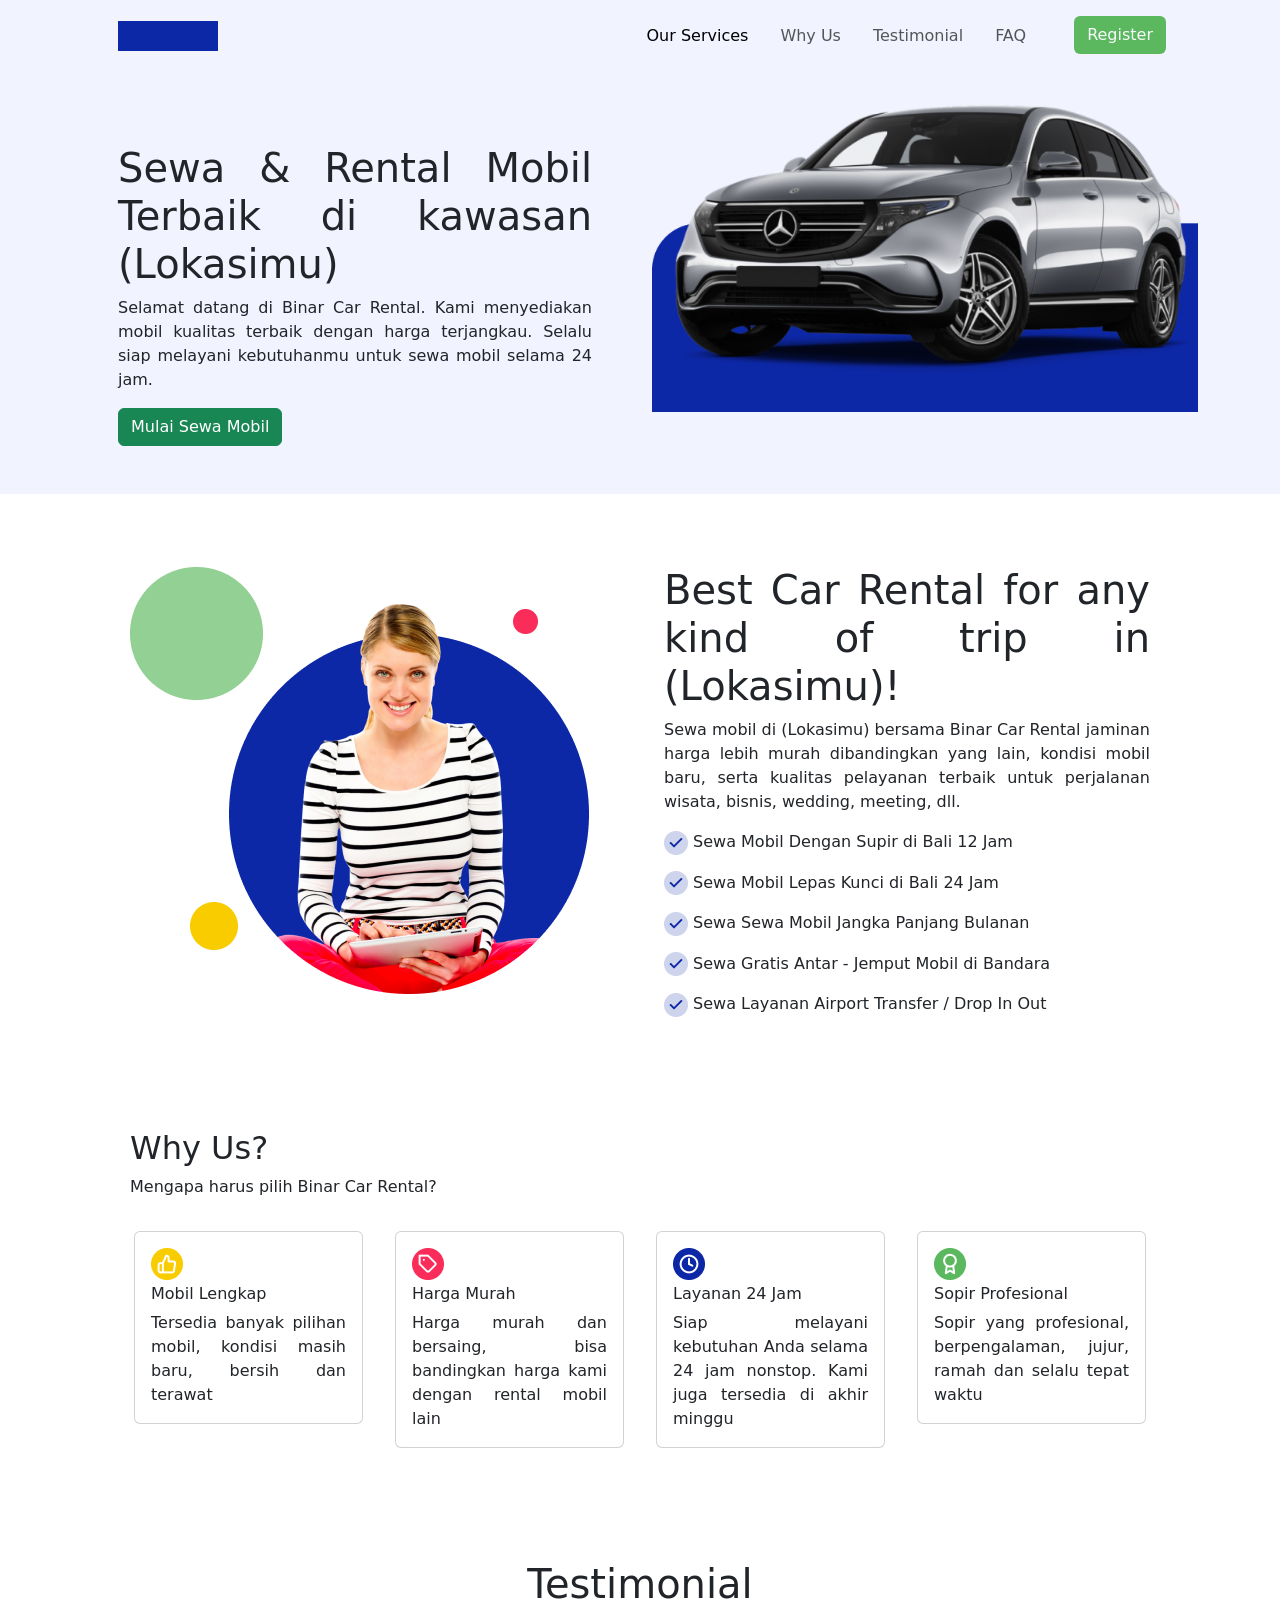
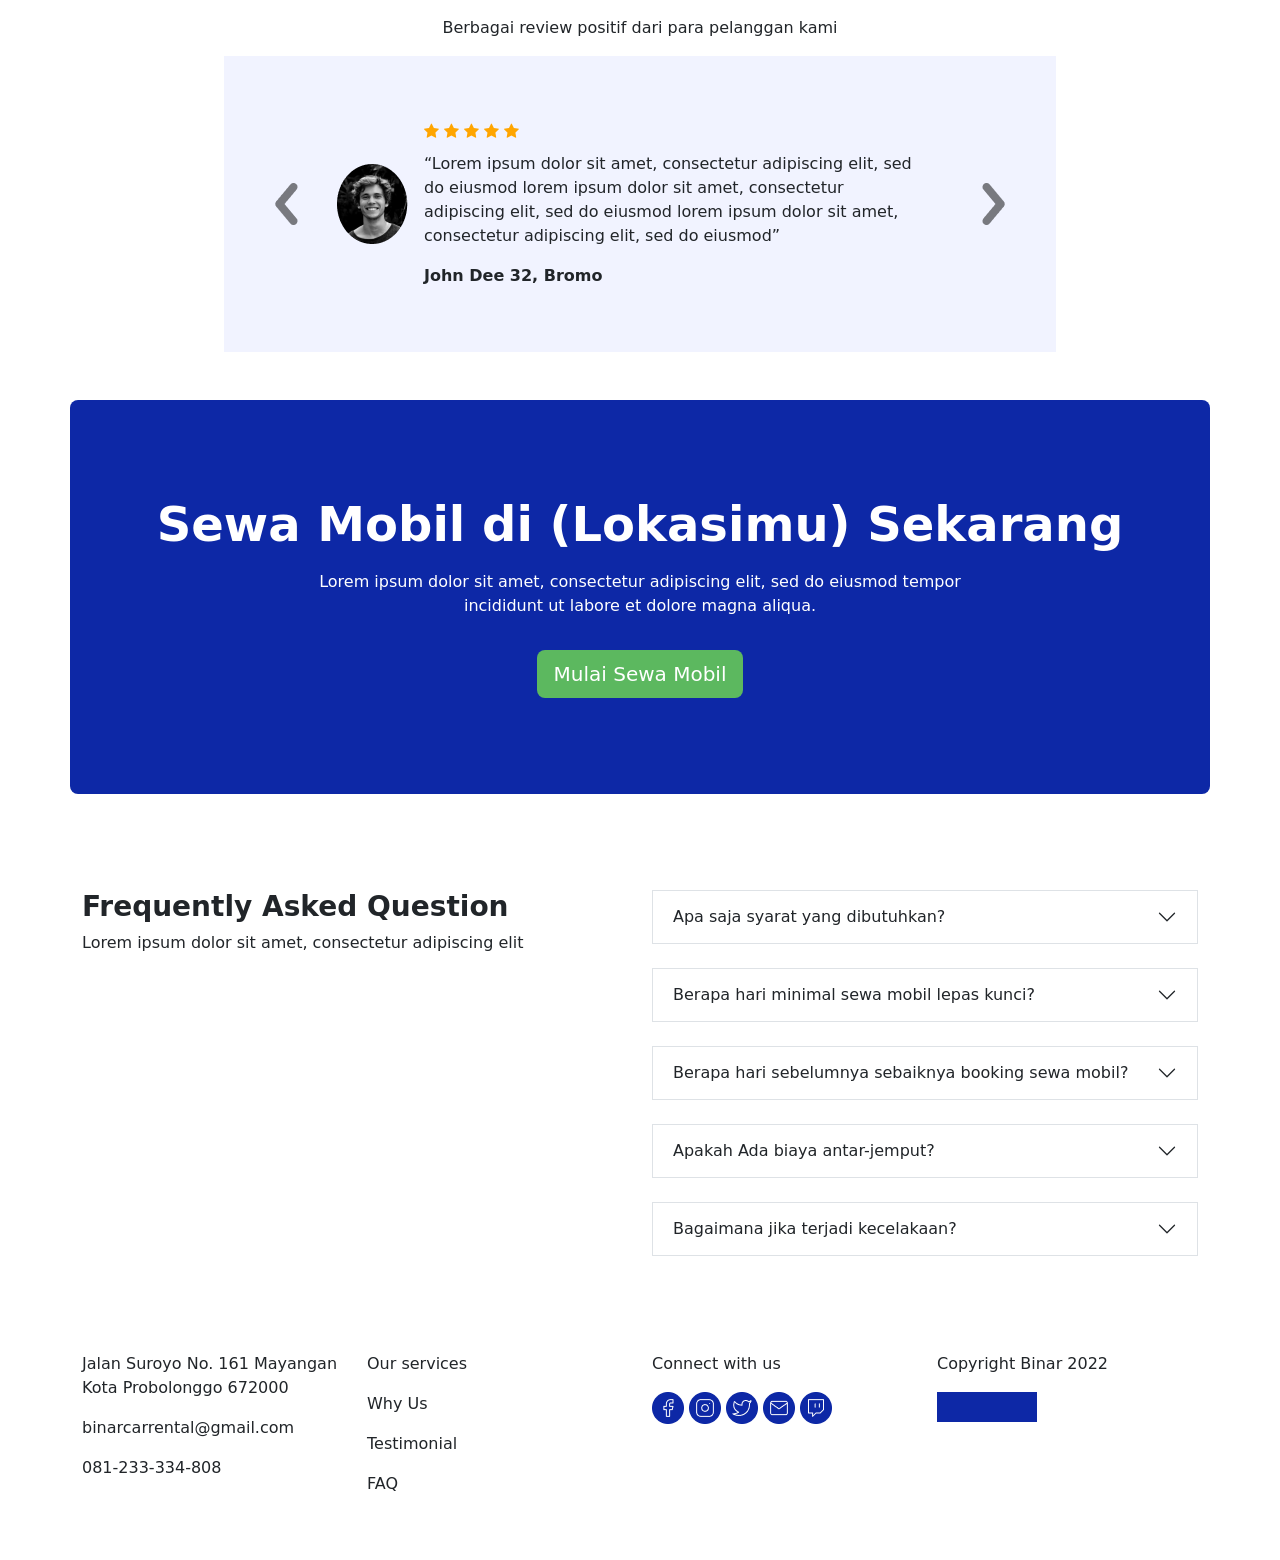
==== public/index.html @ c4059c4e "pembuatan page mencari mobil" ====
<!DOCTYPE html>
<html lang="en">
  <head>
    <meta charset="utf-8" />
    <meta name="viewport" content="width=device-width, initial-scale=1" />
    <title>Binar Car Rental</title>
    <link
      rel="stylesheet"
      href="https://cdnjs.cloudflare.com/ajax/libs/font-awesome/4.7.0/css/font-awesome.min.css"
    />
    <link
      href="https://cdn.jsdelivr.net/npm/bootstrap@5.3.3/dist/css/bootstrap.min.css"
      rel="stylesheet"
      integrity="sha384-QWTKZyjpPEjISv5WaRU9OFeRpok6YctnYmDr5pNlyT2bRjXh0JMhjY6hW+ALEwIH"
      crossorigin="anonymous"
    />
  </head>
  <body>
    <div style="background-color: #f1f3ff">
      <!-- navbar -->
      <nav class="navbar navbar-expand-md">
        <div class="container ps-5">
          <a
            class="navbar-brand"
            href="#"
            style="width: 100px; height: 30px; background-color: #0d28a6"
          ></a>
          <button
            class="navbar-toggler"
            type="button"
            data-bs-toggle="offcanvas"
            data-bs-target="#navbarOffcanvasLg"
            aria-controls="navbarOffcanvasLg"
            aria-label="Toggle navigation"
          >
            <span class="navbar-toggler-icon"></span>
          </button>
          <div
            class="offcanvas offcanvas-end"
            tabindex="-1"
            id="navbarOffcanvasLg"
            aria-labelledby="navbarOffcanvasLgLabel"
          >
            <div class="offcanvas-header px-5">
              <h5 class="offcanvas-title" id="offcanvasNavbarLabel">BCR</h5>
              <button
                type="button"
                class="btn-close"
                data-bs-dismiss="offcanvas"
                aria-label="Close"
              ></button>
            </div>
            <ul class="navbar-nav ms-md-auto p-md-2 px-5 gap-3">
              <li class="nav-item">
                <a class="nav-link active" aria-current="page" href="#"
                  >Our Services</a
                >
              </li>
              <li class="nav-item">
                <a class="nav-link" href="#">Why Us</a>
              </li>
              <li class="nav-item">
                <a class="nav-link" href="#">Testimonial</a>
              </li>
              <li class="nav-item">
                <a class="nav-link" href="#">FAQ</a>
              </li>
              <div>
                <button
                  class="btn text-light mx-md-4"
                  type="submit"
                  style="background-color: #5cb85f"
                >
                  Register
                </button>
              </div>
            </ul>
          </div>
        </div>
      </nav>
      <!-- sewa mobil -->
      <div class="container">
        <div class="row pt-4 mb-4">
          <div class="col-md-6 my-auto p-5" style="text-align: justify">
            <h1>Sewa & Rental Mobil Terbaik di kawasan (Lokasimu)</h1>
            <p>
              Selamat datang di Binar Car Rental. Kami menyediakan mobil
              kualitas terbaik dengan harga terjangkau. Selalu siap melayani
              kebutuhanmu untuk sewa mobil selama 24 jam.
            </p>
            <a href="cars.html">
              <button type="button" class="btn btn-success">
              Mulai Sewa Mobil
            </button>
            </a>
          </div>
          <div class="col-md-6">
            <img
              src="images/img_car.png"
              class="img-fluid"
              alt="Gambar Mobil"
            />
          </div>
        </div>
      </div>
    </div>
    <!-- best car -->
    <div class="container">
      <div class="row p-5 g-5">
        <div class="col-md-6">
          <img
            src="images/img_service.png"
            class="img-fluid"
            alt="gambar servis"
          />
        </div>
        <div class="col-md-6" style="text-align: justify">
          <div class="my-auto">
            <h1>Best Car Rental for any kind of trip in (Lokasimu)!</h1>
            <p>
              Sewa mobil di (Lokasimu) bersama Binar Car Rental jaminan harga
              lebih murah dibandingkan yang lain, kondisi mobil baru, serta
              kualitas pelayanan terbaik untuk perjalanan wisata, bisnis,
              wedding, meeting, dll.
            </p>
            <p>
              <span><img src="images/Group 53.png" alt="icon" /></span>
              Sewa Mobil Dengan Supir di Bali 12 Jam
            </p>
            <p>
              <span><img src="images/Group 53.png" alt="icon" /></span>
              Sewa Mobil Lepas Kunci di Bali 24 Jam
            </p>
            <p>
              <span><img src="images/Group 53.png" alt="icon" /></span>
              Sewa Sewa Mobil Jangka Panjang Bulanan
            </p>
            <p>
              <span><img src="images/Group 53.png" alt="icon" /></span>
              Sewa Gratis Antar - Jemput Mobil di Bandara
            </p>
            <p>
              <span><img src="images/Group 53.png" alt="icon" /></span>
              Sewa Layanan Airport Transfer / Drop In Out
            </p>
          </div>
        </div>
      </div>
    </div>
    <!-- why us -->
    <div class="container">
      <div class="row p-5">
        <h2>Why Us?</h2>
        <p>Mengapa harus pilih Binar Car Rental?</p>
        <div class="col-md-3 p-3">
          <div class="card">
            <div class="card-body">
              <h5 class="card-title">
                <span>
                  <img src="images/icon_complete.png" alt="" />
                </span>
              </h5>
              <h6 class="card-subtitle mb-2">Mobil Lengkap</h6>
              <p class="card-text" style="text-align: justify">
                Tersedia banyak pilihan mobil, kondisi masih baru, bersih dan
                terawat
              </p>
            </div>
          </div>
        </div>
        <div class="col-md-3 p-3">
          <div class="card">
            <div class="card-body">
              <h5 class="card-title">
                <span>
                  <img src="images/icon_price.png" alt="" />
                </span>
              </h5>
              <h6 class="card-subtitle mb-2">Harga Murah</h6>
              <p class="card-text" style="text-align: justify">
                Harga murah dan bersaing, bisa bandingkan harga kami dengan
                rental mobil lain
              </p>
            </div>
          </div>
        </div>
        <div class="col-md-3 p-3">
          <div class="card">
            <div class="card-body">
              <h5 class="card-title">
                <span>
                  <img src="images/icon_24hrs.png" alt="" />
                </span>
              </h5>
              <h6 class="card-subtitle mb-2">Layanan 24 Jam</h6>
              <p class="card-text" style="text-align: justify">
                Siap melayani kebutuhan Anda selama 24 jam nonstop. Kami juga
                tersedia di akhir minggu
              </p>
            </div>
          </div>
        </div>
        <div class="col-md-3 p-3">
          <div class="card">
            <div class="card-body">
              <h5 class="card-title">
                <span>
                  <img src="images/icon_professional.png" alt="" />
                </span>
              </h5>
              <h6 class="card-subtitle mb-2">Sopir Profesional</h6>
              <p class="card-text" style="text-align: justify">
                Sopir yang profesional, berpengalaman, jujur, ramah dan selalu
                tepat waktu
              </p>
            </div>
          </div>
        </div>
      </div>
    </div>
    <!-- Testimonial carousel -->
    <div class="container p-5">
      <div class="row" style="text-align: center">
        <h1>Testimonial</h1>
        <p>Berbagai review positif dari para pelanggan kami</p>
        <div
          id="carouselExample"
          class="carousel carousel-dark slide d-flex align-items-center mx-auto"
          style="background-color: #f1f3ff; width: 65vw"
        >
          <div class="carousel-inner w-75 mx-auto py-5">
            <div class="carousel-item active">
              <div
                class="d-md-inline-flex align-items-center justify-content-center"
              >
                <div class="flex-shrink-0">
                  <img src="images/img_photo.png" alt="..." />
                </div>
                <div class="flex-grow-1 mx-3 my-3" style="text-align: left">
                  <div class="mb-2" style="color: orange">
                    <span class="fa fa-star checked"></span>
                    <span class="fa fa-star checked"></span>
                    <span class="fa fa-star checked"></span>
                    <span class="fa fa-star checked"></span>
                    <span class="fa fa-star checked"></span>
                  </div>
                  <p>
                    “Lorem ipsum dolor sit amet, consectetur adipiscing elit,
                    sed do eiusmod lorem ipsum dolor sit amet, consectetur
                    adipiscing elit, sed do eiusmod lorem ipsum dolor sit amet,
                    consectetur adipiscing elit, sed do eiusmod”
                  </p>
                  <b>John Dee 32, Bromo</b>
                </div>
              </div>
            </div>
            <div class="carousel-item">
              <div
                class="d-md-inline-flex align-items-center justify-content-center"
              >
                <div class="flex-shrink-0">
                  <img src="images/img_photo.png" alt="..." />
                </div>
                <div class="flex-grow-1 mx-3 my-3" style="text-align: left">
                  <div class="mb-2" style="color: orange">
                    <span class="fa fa-star checked"></span>
                    <span class="fa fa-star checked"></span>
                    <span class="fa fa-star checked"></span>
                    <span class="fa fa-star checked"></span>
                    <span class="fa fa-star checked"></span>
                  </div>
                  <p>
                    “Lorem ipsum dolor sit amet, consectetur adipiscing elit,
                    sed do eiusmod lorem ipsum dolor sit amet, consectetur
                    adipiscing elit, sed do eiusmod lorem ipsum dolor sit amet,
                    consectetur adipiscing elit, sed do eiusmod”
                  </p>
                  <b>John Dee 32, Bromo</b>
                </div>
              </div>
            </div>
            <div class="carousel-item">
              <div
                class="d-md-inline-flex align-items-center justify-content-center"
              >
                <div class="flex-shrink-0">
                  <img src="images/img_photo.png" alt="..." />
                </div>
                <div class="flex-grow-1 mx-3 my-3" style="text-align: left">
                  <div class="mb-2" style="color: orange">
                    <span class="fa fa-star checked"></span>
                    <span class="fa fa-star checked"></span>
                    <span class="fa fa-star checked"></span>
                    <span class="fa fa-star checked"></span>
                    <span class="fa fa-star checked"></span>
                  </div>
                  <p>
                    “Lorem ipsum dolor sit amet, consectetur adipiscing elit,
                    sed do eiusmod lorem ipsum dolor sit amet, consectetur
                    adipiscing elit, sed do eiusmod lorem ipsum dolor sit amet,
                    consectetur adipiscing elit, sed do eiusmod”
                  </p>
                  <b>John Dee 32, Bromo</b>
                </div>
              </div>
            </div>
          </div>
          <button
            class="carousel-control-prev"
            type="button"
            data-bs-target="#carouselExample"
            data-bs-slide="prev"
          >
            <img src="images/Left button.png" alt="prev" />
            <span class="visually-hidden">Previous</span>
          </button>
          <button
            class="carousel-control-next"
            type="button"
            data-bs-target="#carouselExample"
            data-bs-slide="next"
          >
            <img src="images/Right button.png" alt="next" />
            <span class="visually-hidden">Next</span>
          </button>
        </div>
      </div>
    </div>
    <!-- jumbotron -->
    <div class="container p-5 mb-4 rounded-3" style="background-color: #0d28a6">
      <div class="container py-5 text-white" style="text-align: center">
        <h1 class="display-5 fw-bold">Sewa Mobil di (Lokasimu) Sekarang</h1>
        <p class="col-md-8 mx-auto my-3">
          Lorem ipsum dolor sit amet, consectetur adipiscing elit, sed do
          eiusmod tempor incididunt ut labore et dolore magna aliqua.
        </p>
        <button
          class="btn btn-lg text-white mt-3"
          style="background-color: #5cb85f"
          type="button"
        >
          Mulai Sewa Mobil
        </button>
      </div>
    </div>
    <!-- accordion -->
    <div class="container py-5 my-5">
      <div class="row">
        <div class="col-md-6">
          <div class="text-center text-md-start">
            <h3><b>Frequently Asked Question</b></h3>
            <p>Lorem ipsum dolor sit amet, consectetur adipiscing elit</p>
          </div>
        </div>
        <div class="col-md-6">
          <div
            class="accordion accordion-flush d-flex flex-column gap-4"
            id="accordionExample"
          >
            <div class="accordion-item border">
              <h2 class="accordion-header">
                <button
                  class="accordion-button collapsed"
                  type="button"
                  data-bs-toggle="collapse"
                  data-bs-target="#collapseOne"
                  aria-expanded="false"
                  aria-controls="collapseOne"
                >
                  Apa saja syarat yang dibutuhkan?
                </button>
              </h2>
              <div
                id="collapseOne"
                class="accordion-collapse collapse"
                data-bs-parent="#accordionExample"
              >
                <div class="accordion-body">
                  Lorem ipsum dolor sit amet consectetur, adipisicing elit.
                  Laudantium et quod quia nemo delectus architecto cumque animi
                  placeat. Dolorem aperiam, aliquam fuga ut dolore laudantium
                  excepturi alias fugiat aspernatur praesentium.
                </div>
              </div>
            </div>
            <div class="accordion-item border">
              <h2 class="accordion-header">
                <button
                  class="accordion-button collapsed"
                  type="button"
                  data-bs-toggle="collapse"
                  data-bs-target="#collapseTwo"
                  aria-expanded="false"
                  aria-controls="collapseTwo"
                >
                  Berapa hari minimal sewa mobil lepas kunci?
                </button>
              </h2>
              <div
                id="collapseTwo"
                class="accordion-collapse collapse"
                data-bs-parent="#accordionExample"
              >
                <div class="accordion-body">
                  Lorem ipsum dolor sit amet consectetur adipisicing elit.
                  Dolores quidem iste voluptatem corporis veniam, eum ad
                  perspiciatis distinctio atque aspernatur illum optio vel non!
                  Distinctio reprehenderit magni iure animi ab.
                </div>
              </div>
            </div>
            <div class="accordion-item border">
              <h2 class="accordion-header">
                <button
                  class="accordion-button collapsed"
                  type="button"
                  data-bs-toggle="collapse"
                  data-bs-target="#collapseThree"
                  aria-expanded="false"
                  aria-controls="collapseThree"
                >
                  Berapa hari sebelumnya sebaiknya booking sewa mobil?
                </button>
              </h2>
              <div
                id="collapseThree"
                class="accordion-collapse collapse"
                data-bs-parent="#accordionExample"
              >
                <div class="accordion-body">
                  Lorem ipsum dolor, sit amet consectetur adipisicing elit.
                  Nulla delectus aut consequuntur officia, reprehenderit nam
                  sunt culpa id aspernatur vero laborum dolorum! Quas soluta
                  nisi maiores inventore maxime optio beatae.
                </div>
              </div>
            </div>
            <div class="accordion-item border">
              <h2 class="accordion-header">
                <button
                  class="accordion-button collapsed"
                  type="button"
                  data-bs-toggle="collapse"
                  data-bs-target="#collapseFour"
                  aria-expanded="false"
                  aria-controls="collapseFour"
                >
                  Apakah Ada biaya antar-jemput?
                </button>
              </h2>
              <div
                id="collapseFour"
                class="accordion-collapse collapse"
                data-bs-parent="#accordionExample"
              >
                <div class="accordion-body">
                  Lorem ipsum dolor, sit amet consectetur adipisicing elit.
                  Nulla delectus aut consequuntur officia, reprehenderit nam
                  sunt culpa id aspernatur vero laborum dolorum! Quas soluta
                  nisi maiores inventore maxime optio beatae.
                </div>
              </div>
            </div>
            <div class="accordion-item border">
              <h2 class="accordion-header">
                <button
                  class="accordion-button collapsed"
                  type="button"
                  data-bs-toggle="collapse"
                  data-bs-target="#collapseFive"
                  aria-expanded="false"
                  aria-controls="collapseFive"
                >
                  Bagaimana jika terjadi kecelakaan?
                </button>
              </h2>
              <div
                id="collapseFive"
                class="accordion-collapse collapse"
                data-bs-parent="#accordionExample"
              >
                <div class="accordion-body">
                  Lorem ipsum dolor, sit amet consectetur adipisicing elit.
                  Nulla delectus aut consequuntur officia, reprehenderit nam
                  sunt culpa id aspernatur vero laborum dolorum! Quas soluta
                  nisi maiores inventore maxime optio beatae.
                </div>
              </div>
            </div>
          </div>
        </div>
      </div>
    </div>
    <!-- company profile -->
    <div class="container my-5">
      <div class="row">
        <div class="col-md-3">
          <p>Jalan Suroyo No. 161 Mayangan Kota Probolonggo 672000</p>
          <p>binarcarrental@gmail.com</p>
          <p>081-233-334-808</p>
        </div>
        <div class="col-md-3">
          <p>Our services</p>
          <p>Why Us</p>
          <p>Testimonial</p>
          <p>FAQ</p>
        </div>
        <div class="col-md-3">
          <p>Connect with us</p>
          <div>
            <img src="images/icon_facebook.png" alt="facebook" />
            <img src="images/icon_instagram.png" alt="instagram" />
            <img src="images/icon_twitter.png" alt="twitter" />
            <img src="images/icon_mail.png" alt="mail" />
            <img src="images/icon_twitch.png" alt="twitch" />
          </div>
        </div>
        <div class="col-md-3">
          <p>Copyright Binar 2022</p>
          <div
            style="width: 100px; height: 30px; background-color: #0d28a6"
          ></div>
        </div>
      </div>
    </div>
    <script
      src="https://cdn.jsdelivr.net/npm/bootstrap@5.3.3/dist/js/bootstrap.bundle.min.js"
      integrity="sha384-YvpcrYf0tY3lHB60NNkmXc5s9fDVZLESaAA55NDzOxhy9GkcIdslK1eN7N6jIeHz"
      crossorigin="anonymous"
    ></script>
  </body>
</html>
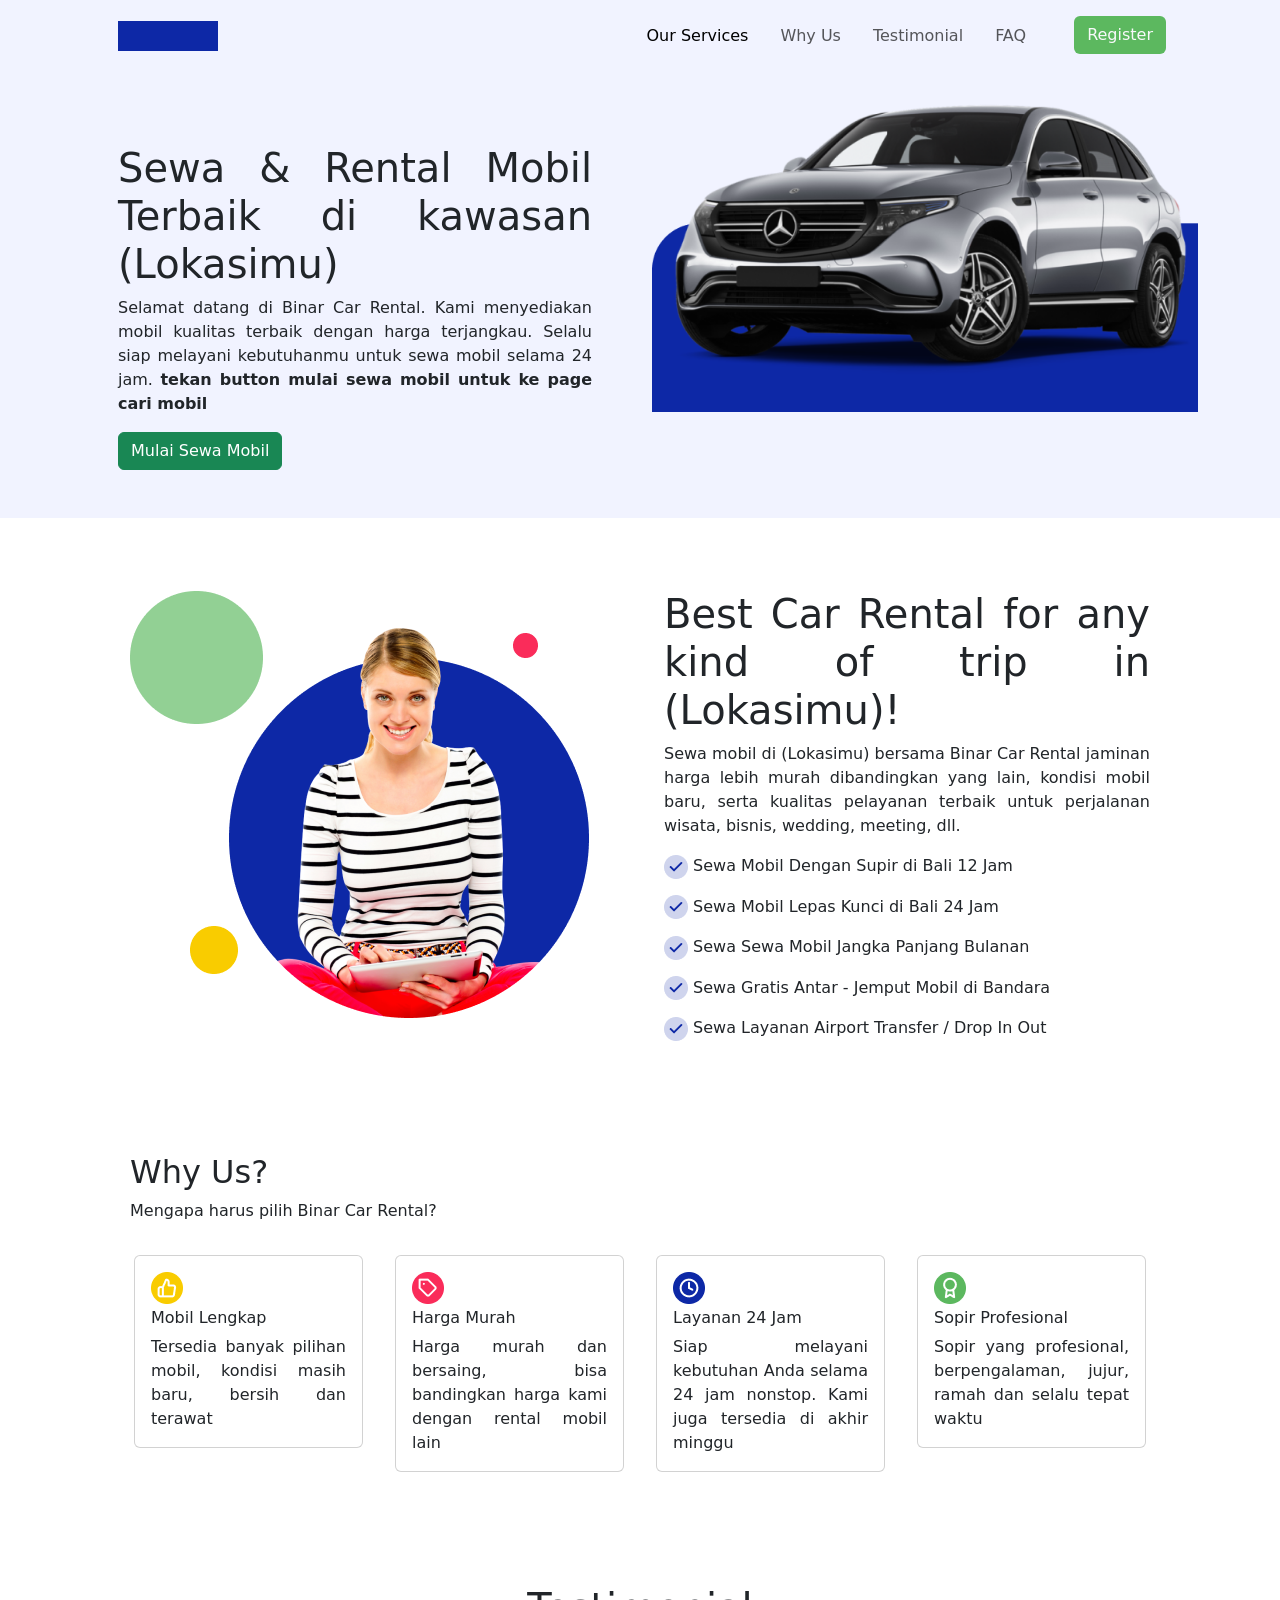
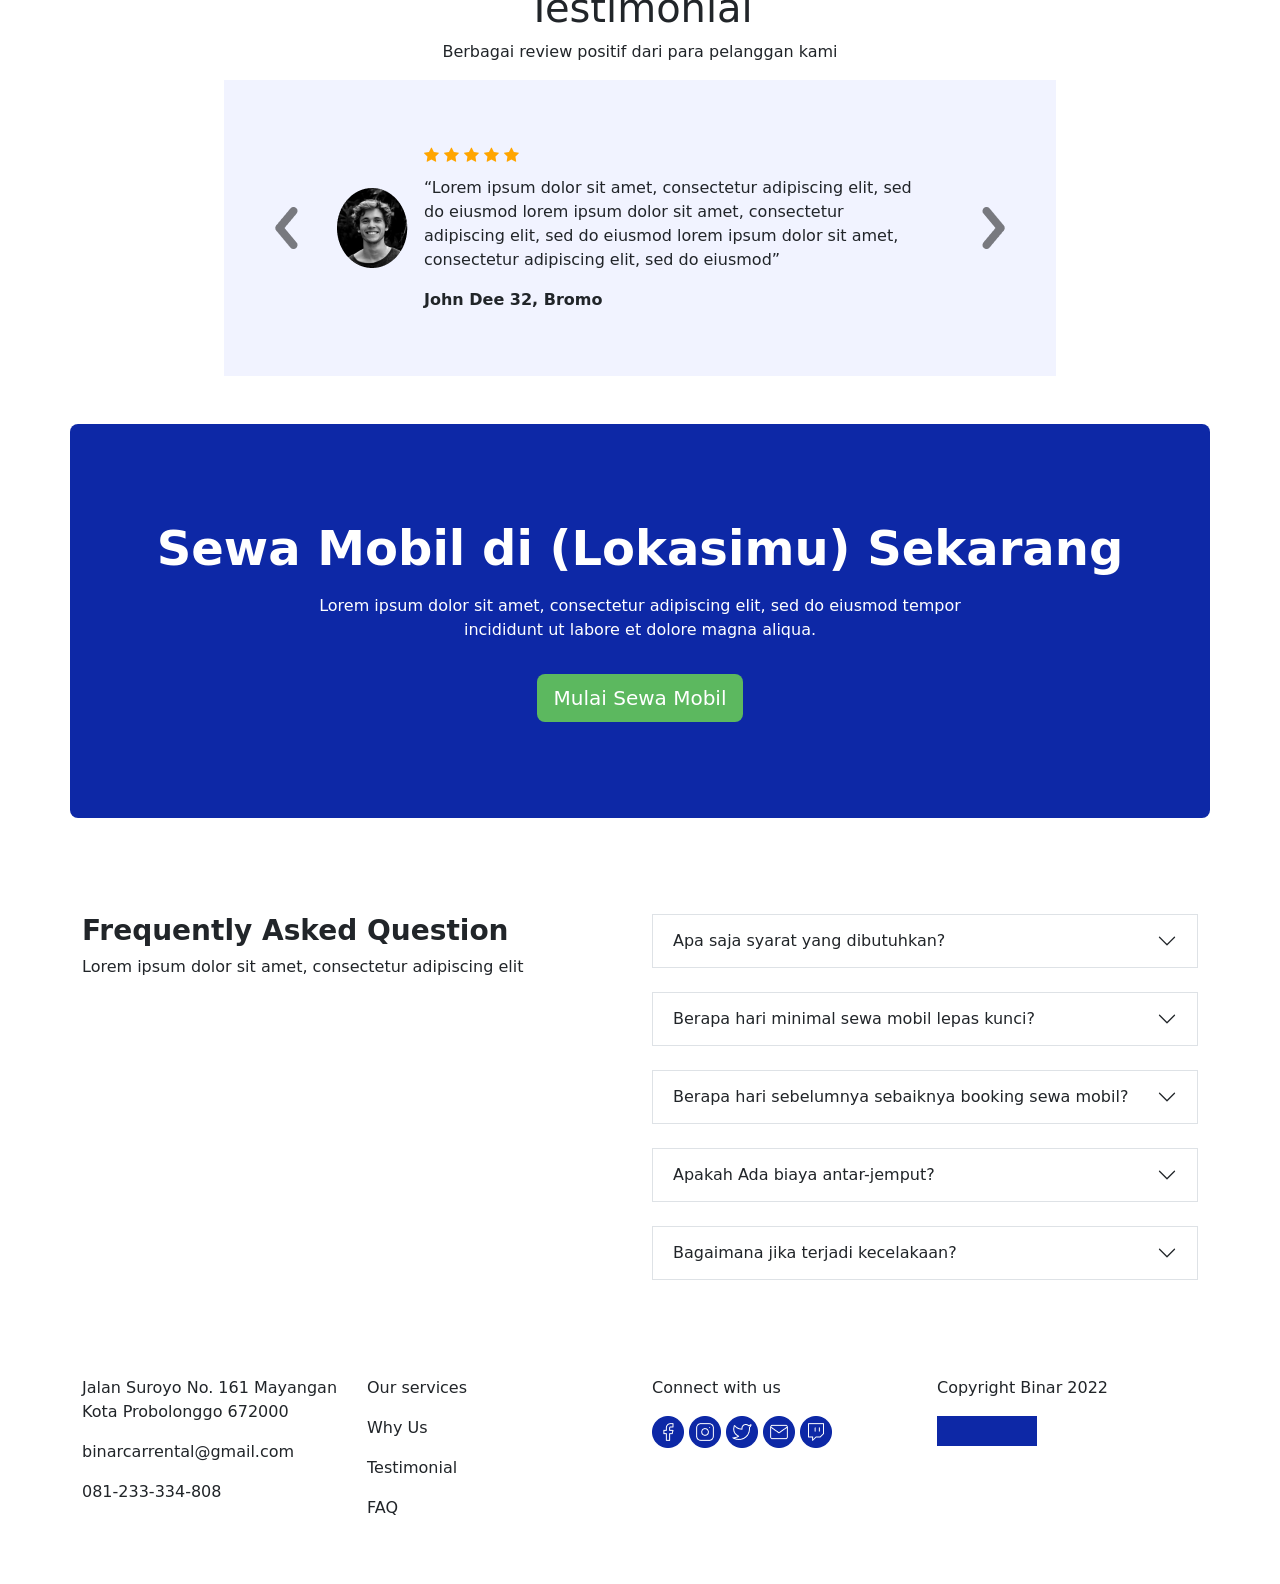
==== commit 5f39fc26: "penambahan tempat klik untuk button" ====
--- a/public/index.html
+++ b/public/index.html
@@ -87,11 +87,12 @@
               Selamat datang di Binar Car Rental. Kami menyediakan mobil
               kualitas terbaik dengan harga terjangkau. Selalu siap melayani
               kebutuhanmu untuk sewa mobil selama 24 jam.
+              <b>tekan button mulai sewa mobil untuk ke page cari mobil</b>
             </p>
             <a href="cars.html">
               <button type="button" class="btn btn-success">
-              Mulai Sewa Mobil
-            </button>
+                Mulai Sewa Mobil
+              </button>
             </a>
           </div>
           <div class="col-md-6">
@@ -334,13 +335,15 @@
           Lorem ipsum dolor sit amet, consectetur adipiscing elit, sed do
           eiusmod tempor incididunt ut labore et dolore magna aliqua.
         </p>
-        <button
-          class="btn btn-lg text-white mt-3"
-          style="background-color: #5cb85f"
-          type="button"
-        >
-          Mulai Sewa Mobil
-        </button>
+        <a href="cars.html">
+          <button
+            class="btn btn-lg text-white mt-3"
+            style="background-color: #5cb85f"
+            type="button"
+          >
+            Mulai Sewa Mobil
+          </button>
+        </a>
       </div>
     </div>
     <!-- accordion -->
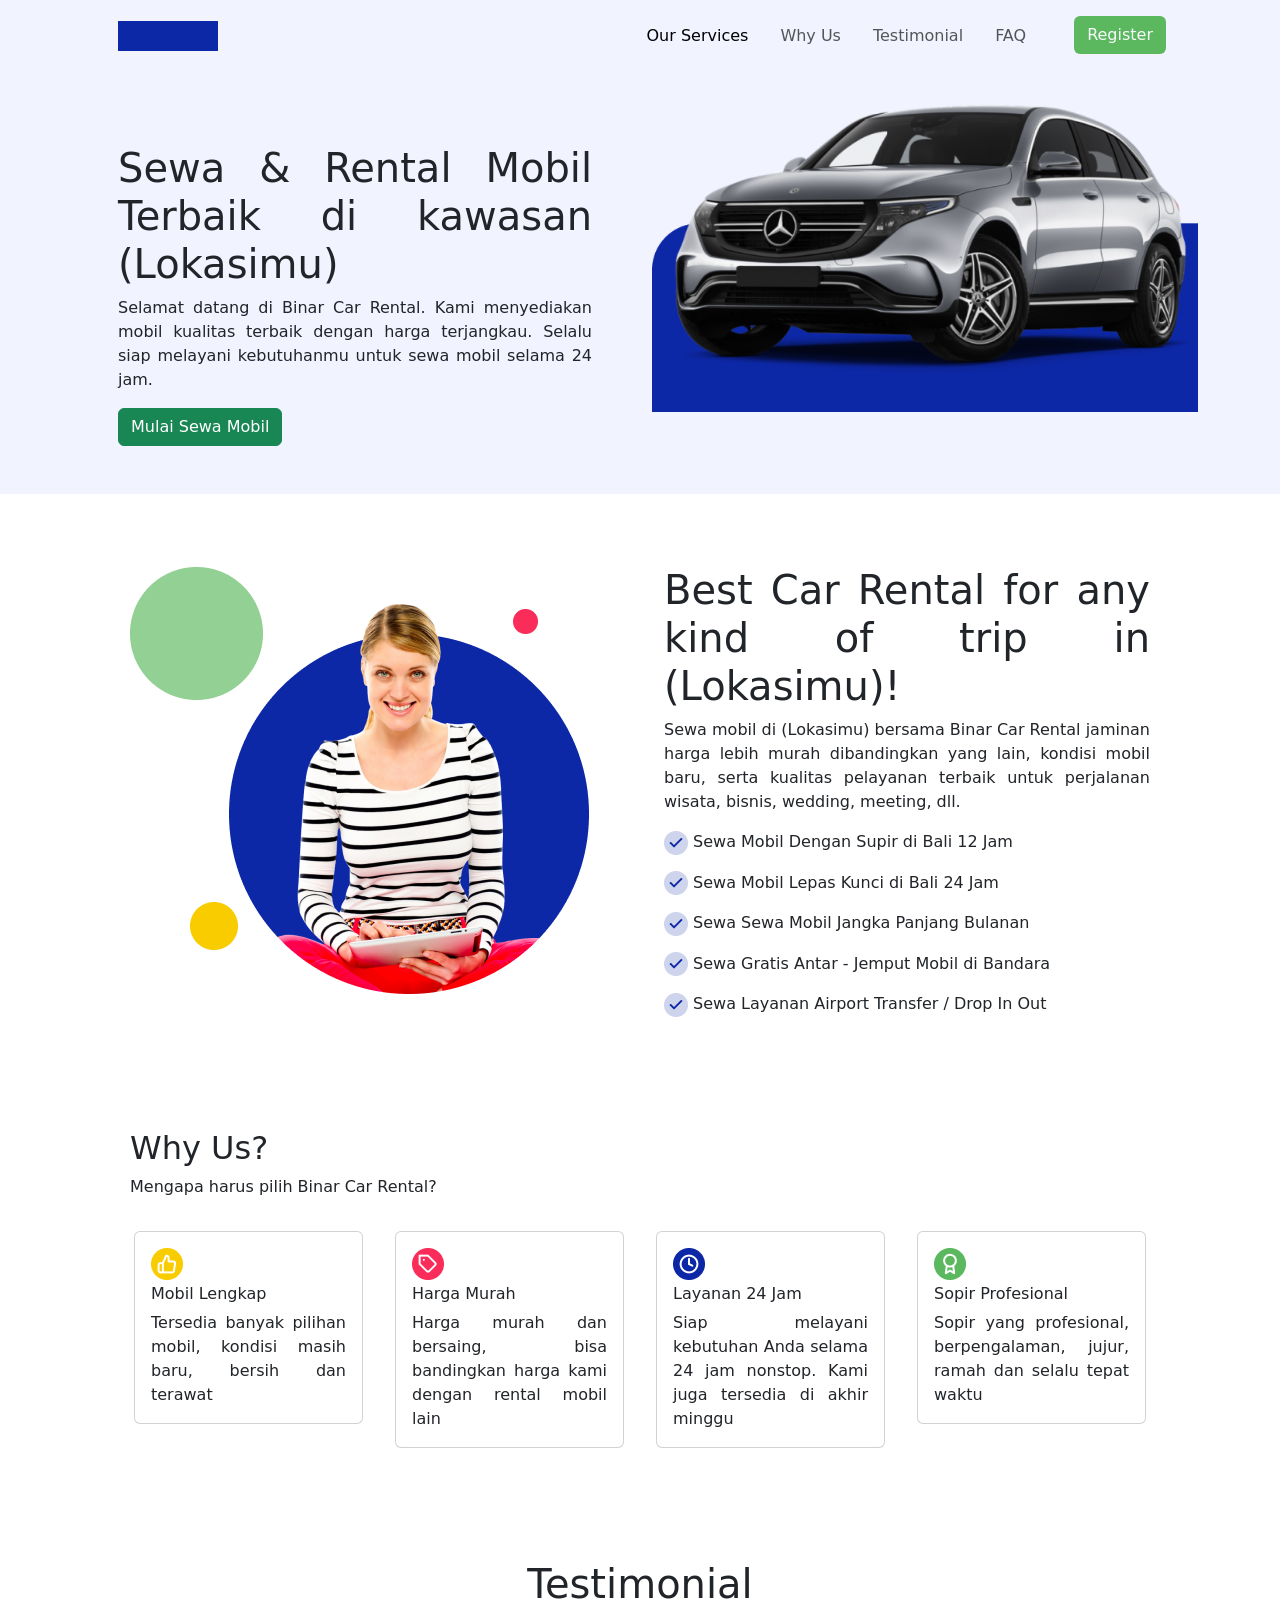
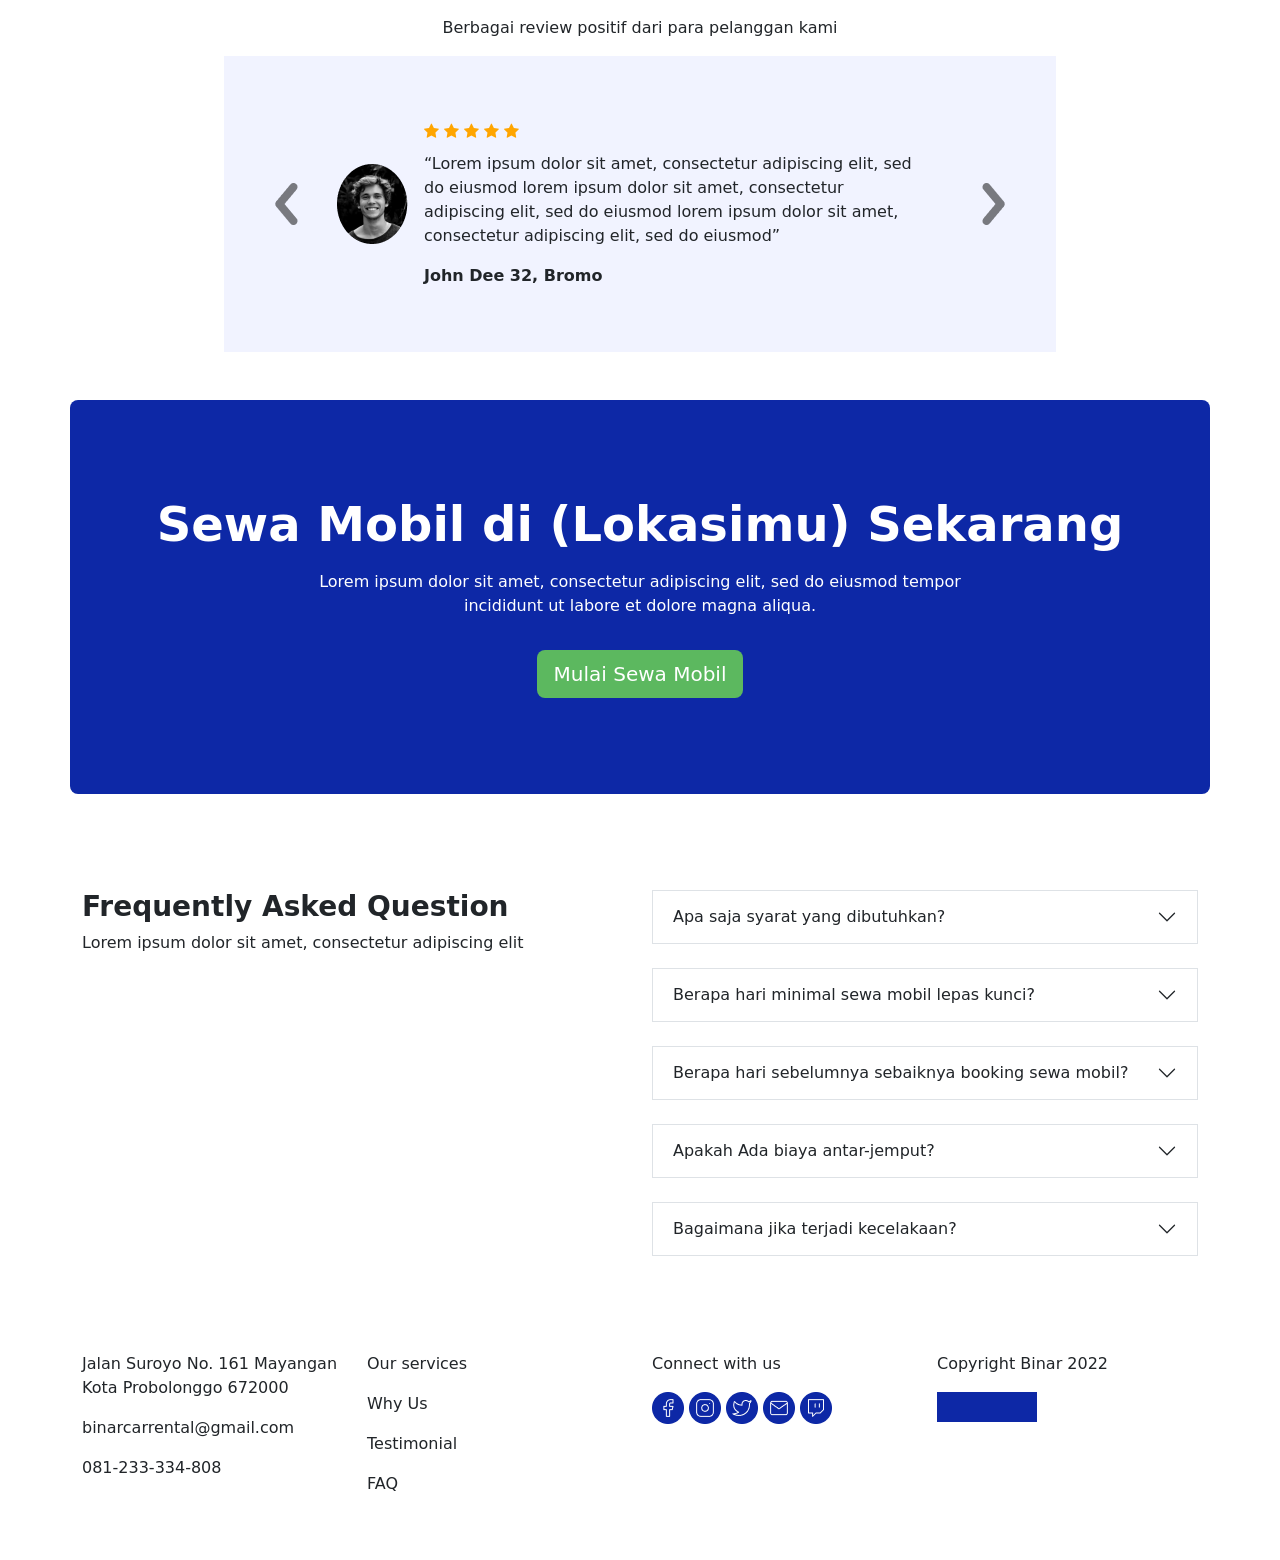
==== commit 74db8a39: "tes kembalikan seperti semula" ====
--- a/public/index.html
+++ b/public/index.html
@@ -87,12 +87,11 @@
               Selamat datang di Binar Car Rental. Kami menyediakan mobil
               kualitas terbaik dengan harga terjangkau. Selalu siap melayani
               kebutuhanmu untuk sewa mobil selama 24 jam.
-              <b>tekan button mulai sewa mobil untuk ke page cari mobil</b>
             </p>
             <a href="cars.html">
               <button type="button" class="btn btn-success">
-                Mulai Sewa Mobil
-              </button>
+              Mulai Sewa Mobil
+            </button>
             </a>
           </div>
           <div class="col-md-6">
@@ -335,15 +334,13 @@
           Lorem ipsum dolor sit amet, consectetur adipiscing elit, sed do
           eiusmod tempor incididunt ut labore et dolore magna aliqua.
         </p>
-        <a href="cars.html">
-          <button
-            class="btn btn-lg text-white mt-3"
-            style="background-color: #5cb85f"
-            type="button"
-          >
-            Mulai Sewa Mobil
-          </button>
-        </a>
+        <button
+          class="btn btn-lg text-white mt-3"
+          style="background-color: #5cb85f"
+          type="button"
+        >
+          Mulai Sewa Mobil
+        </button>
       </div>
     </div>
     <!-- accordion -->
